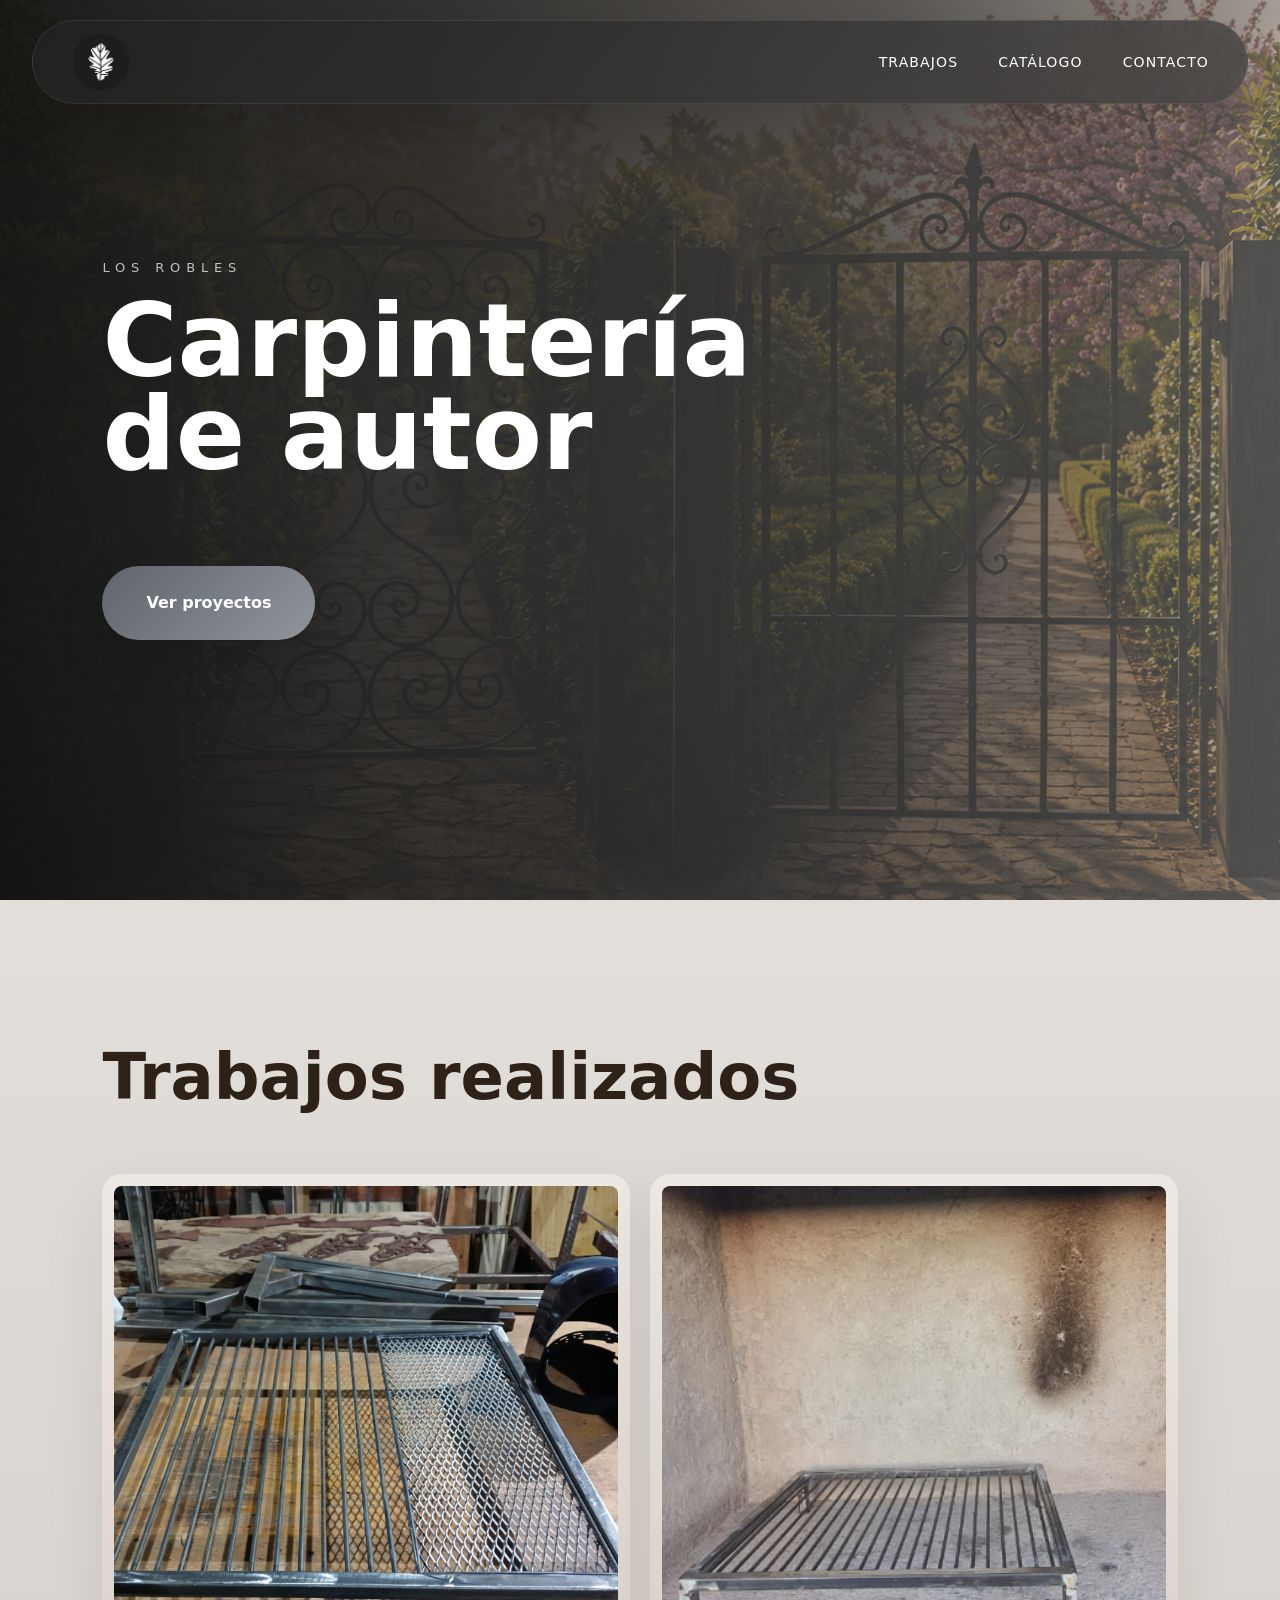
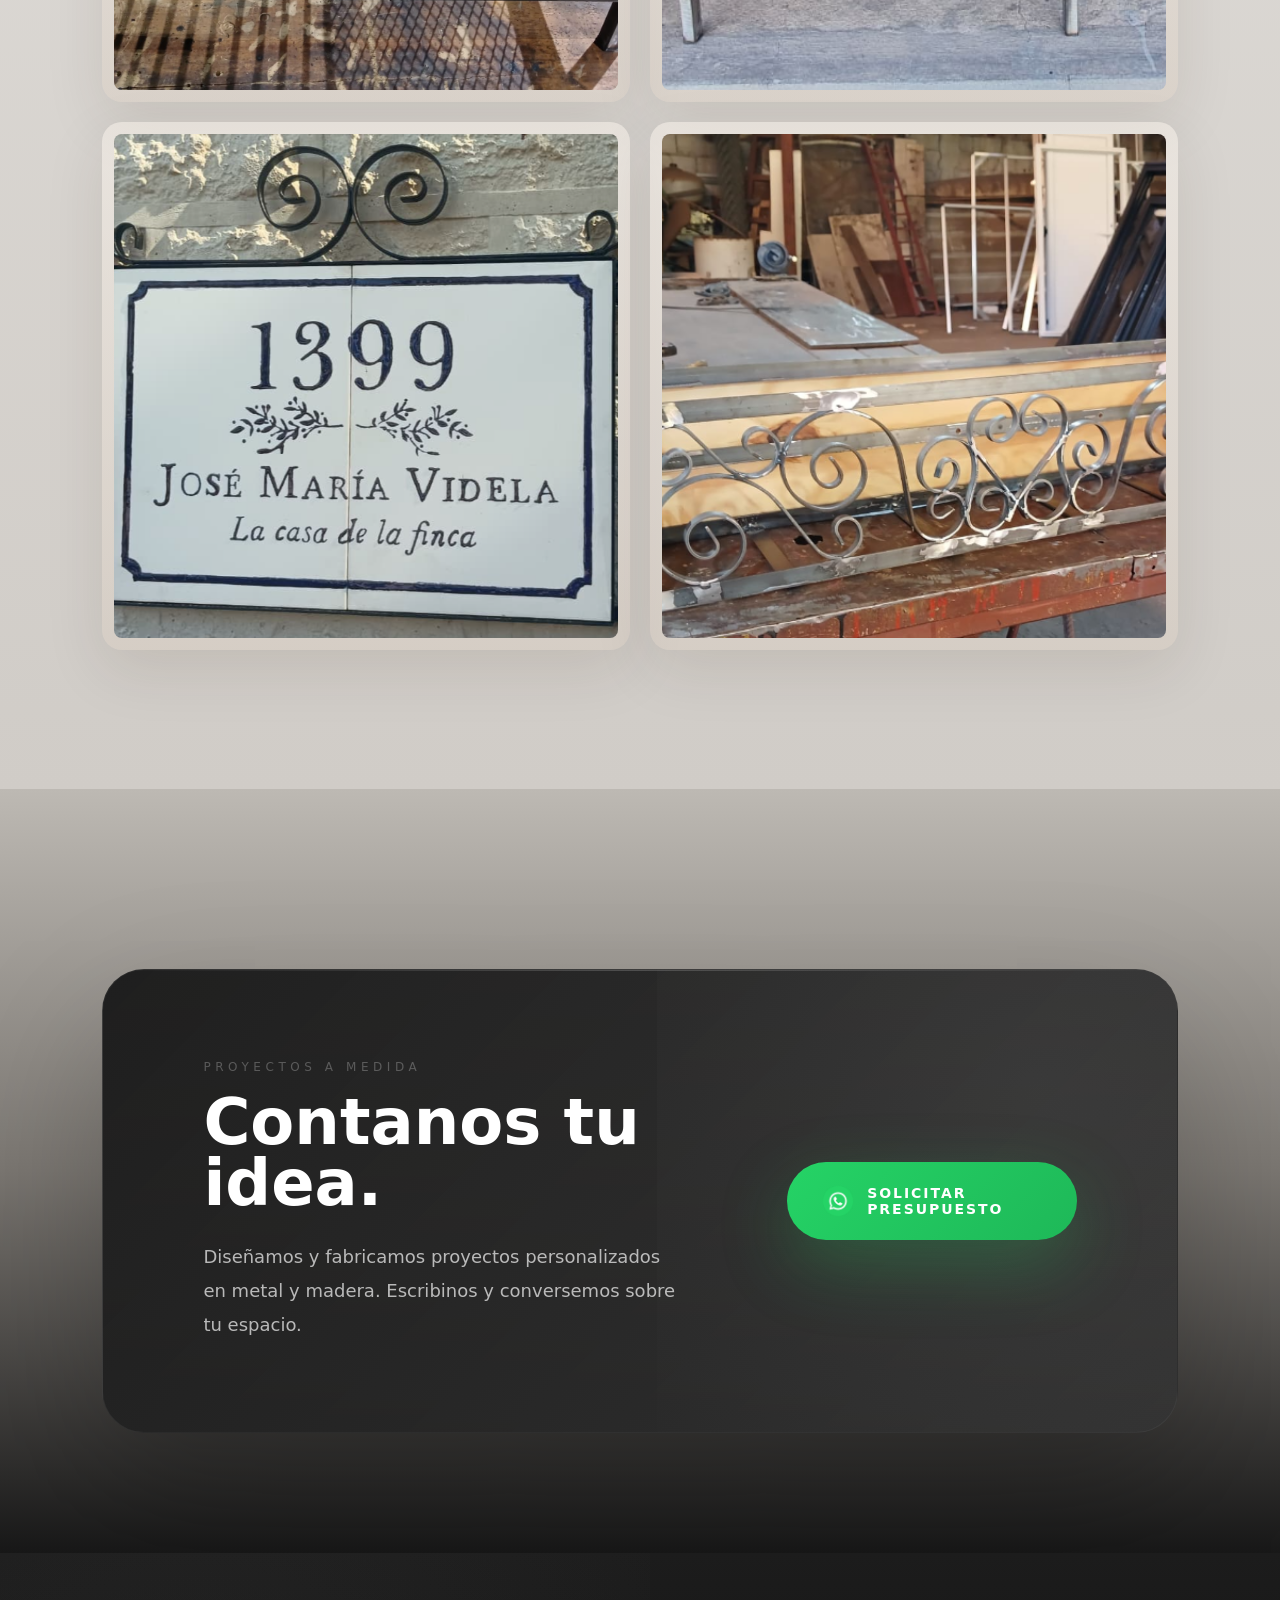
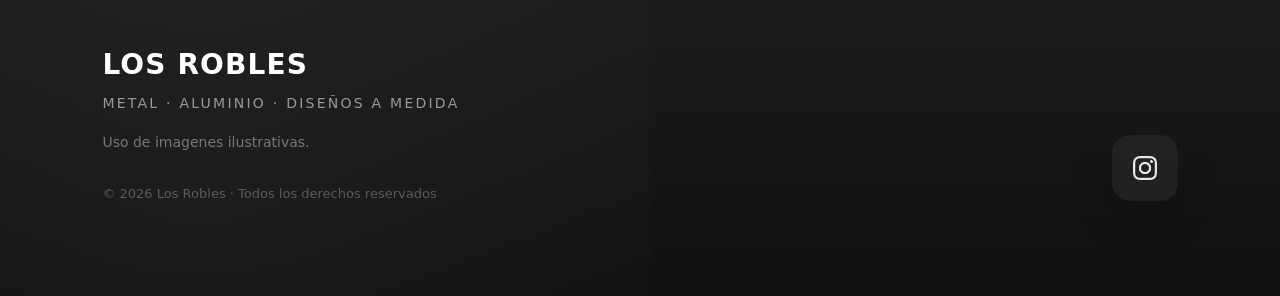
==== index.html @ 6a44040e "Add files via upload" ====
<!DOCTYPE html>

<html lang="es">

<head>

<meta charset="UTF-8">

<meta
name="viewport"
content="width=device-width,initial-scale=1">

<title>

Los Robles — Carpintería

</title>

<link
rel="stylesheet"
href="style.css">

</head>

<body>

<nav>

<a
href="index.html"

class="logo">

<img
src="img/logo.png">

</a>

<div class="menu">

<a href="#trabajos">

Trabajos

</a>

<a href="catalogo.html">

Catálogo

</a>

<a href="#contacto">

Contacto

</a>

</div>

</nav>

<header class="hero">

<div class="hero-content">

<p>

LOS ROBLES

</p>

<h1>

Carpintería de autor

</h1>

<a
href="#trabajos"

class="btn">

Ver proyectos

</a>

</div>

</header>

<section
id="trabajos">

<div class="titulo">

<h2>

Trabajos realizados

</h2>

</div>

<div class="galeria">

<img loading="lazy" src="img/catalago1.png">

<img loading="lazy" src="img/catalago2.png">

<img loading="lazy" src="img/catalago3.png">

<img loading="lazy" src="img/catalago4.png">



</div>

</section>

<section
id="contacto">

<div
class="contacto">

<div
class="contacto-texto">

<p>

PROYECTOS A MEDIDA

</p>

<h2>

Contanos tu idea.

</h2>

<span>

Diseñamos y fabricamos proyectos personalizados en metal y madera.
Escribinos y conversemos sobre tu espacio.

</span>

</div>

<a

href="https://wa.me/5492616948594"

target="_blank"

class="wsp"

>

<img
src="img/whatsapp.png"

alt="WhatsApp">

<span>

Solicitar presupuesto

</span>

</a>

</div>

</section>

<footer>

<div class="footer-left">

<div class="footer-logo">

LOS ROBLES

</div>

<div class="footer-copy">

Metal · Aluminio · Diseños a medida

</div>

<div class="footer-nota">

Uso de imagenes ilustrativas.

</div>

<div class="footer-copyright">

© 2026 Los Robles · Todos los derechos reservados

</div>

</div>

<a

href="https://www.instagram.com/los_robles_carpinteria/"

target="_blank"

class="footer-instagram"

>

<img

src="img/instagram.png"

alt="Instagram">

</a>

</footer>
</body>

</html>
---- style.css ----
/*======================

LOS ROBLES
METAL + ALUMINIO

=======================*/

:root{

--bg:#ECEAE7;
--bg2:#DAD7D2;
--bg3:#C3BEB8;

--metal:#202020;
--metal2:#343434;

--steel:#767B80;
--steel2:#A2A8AE;

--accent:#8C6A4D;
--accent2:#B18A68;

--text:#171717;

--soft:#666A6E;

--white:#F7F7F5;

}

/*===================

RESET

====================*/

*{

margin:0;

padding:0;

box-sizing:border-box;

}

html{

scroll-behavior:smooth;

}

body{

overflow-x:hidden;

font-family:

system-ui,
sans-serif;

background:

linear-gradient(

180deg,

#ECEAE7,

#D8D5D0

);

color:

var(--text);

}

/*===================

NAV

====================*/

nav{

position:fixed;

top:20px;

left:50%;

transform:

translateX(-50%);

width:

min(
1600px,
95%
);

height:84px;

padding:

0 38px;

display:flex;

align-items:center;

justify-content:

space-between;

background:

linear-gradient(

135deg,

rgba(
34,
34,
34,
.84
),

rgba(
64,
64,
64,
.74
)

);

backdrop-filter:

blur(20px);

border:

1px solid

rgba(
255,
255,
255,
.08
);

border-radius:

999px;

box-shadow:

0 20px 60px

rgba(
0,
0,
0,
.18
);

z-index:999;

}

.logo img{

height:60px;

display:block;

}

/*===================

MENU TEST

====================*/

.menu{

display:flex;

align-items:center;

gap:40px;

}

.menu a{

position:relative;

display:inline-block;

text-decoration:none;

color:white;

font-size:14px;

letter-spacing:.08em;

text-transform:uppercase;

padding:

10px
0;

transition:

.25s;

}

/* LINEA ROJA TEST */

.menu a::after{

content:"";

position:absolute;

left:50%;

bottom:-14px;

transform:

translateX(-50%);

width:0;

height:4px;

background:

red;

transition:

width .28s ease;

z-index:9999;

}

.menu a:hover{

color:white;

}

.menu a:hover::after{

width:100%;

}

/*===================

HERO

====================*/

.hero{

height:100vh;

display:flex;

align-items:center;

padding:

0 8%;

position:relative;

overflow:hidden;

}

.hero::before{

content:"";

position:absolute;

inset:0;

background:

linear-gradient(

90deg,

rgba(
14,
14,
14,
.96
) 0%,

rgba(
30,
30,
30,
.92
) 35%,

rgba(
60,
60,
60,
.82
) 70%,

rgba(
130,
130,
130,
.58
) 100%

),

url("img/hero.png");

background-size:cover;

background-position:center;

}

.hero::after{

content:"";

position:absolute;

left:-15%;

top:-15%;

width:1200px;

height:1200px;

background:

radial-gradient(

circle,

rgba(
180,
180,
180,
.10
),

transparent

);

}

.hero-content{

position:relative;

z-index:2;

max-width:760px;

}

.hero-content p{

font-size:13px;

letter-spacing:.45em;

color:

rgba(
255,
255,
255,
.72
);

margin-bottom:20px;

}

.hero h1{

font-size:

clamp(
4rem,
8vw,
7rem
);

line-height:.9;

font-weight:600;

color:white;

max-width:760px;

margin-bottom:44px;

}

.hero h1 span{

color:

var(--accent2);

}

.hero-sub{

font-size:20px;

line-height:1.8;

max-width:650px;

color:

rgba(
255,
255,
255,
.74
);

}

/*===================

BOTONES

====================*/

.btn{

display:inline-flex;

align-items:center;

justify-content:center;

margin-top:42px;

height:74px;

padding:

0 42px;

border-radius:999px;

background:

linear-gradient(

135deg,

#666,

#8E9398

);

color:white;

text-decoration:none;

font-weight:600;

transition:.25s;

box-shadow:

0 20px 60px

rgba(
0,
0,
0,
.16
);

}

.btn:hover{

transform:

translateY(-3px);

}

/*===================

SECCIONES

====================*/

section{

padding:

140px 8%;

}

#trabajos{

background:

linear-gradient(

180deg,

#E2DFDB,

#D0CCC7

);

}

.catalogo{

background:

linear-gradient(

180deg,

#D7D4CF,

#C5C1BC

);

}

h1,
h2{

font-weight:600;

}

h2{

font-size:

clamp(
2.6rem,
5vw,
4rem
);

margin-bottom:60px;

color:#202020;

}

/*===================

GALERIA

====================*/

.galeria,
.catalogo-grid{

display:grid;

grid-template-columns:

repeat(
auto-fill,
minmax(
420px,
1fr
));

gap:20px;

}

.galeria img,
/*===================

CATALOGO — MOSTRAR IMAGEN ENTERA

====================*/

.catalogo-grid img{

width:100%;

display:block;

/* más alto */

aspect-ratio:

4/5;

/* NO RECORTA */

object-fit:

contain;

object-position:

center;

background:

linear-gradient(

180deg,

rgba(255,248,240,.45),

rgba(220,205,190,.35)

);

padding:12px;

border-radius:22px;

content-visibility:auto;

contain-intrinsic-size:

800px 1000px;

}

/*===================

ANIMACIONES

====================*/

@keyframes aparecer{

from{

opacity:0;

transform:

translateY(20px);

}

to{

opacity:1;

transform:

translateY(0);

}

}

.hero-content{

animation:

aparecer

1s ease;

}


#contacto{

background:

linear-gradient(

180deg,

#B88F66,

#9F7856

);

}

h1,
h2{

font-weight:600;

}

h2{

font-size:

clamp(
2.4rem,
5vw,
4rem
);

margin-bottom:60px;

color:#2D2118;

}

/*===================

IMAGENES

====================*/

.galeria,
.catalogo-grid{

display:grid;

grid-template-columns:

repeat(
auto-fill,
minmax(
420px,
1fr
));

gap:20px;

}

.galeria img,
.catalogo-grid img{

width:100%;

display:block;

aspect-ratio:1;

object-fit:cover;

border-radius:20px;

box-shadow:

0 20px 60px

rgba(
50,
25,
10,
.10
);

content-visibility:auto;

contain-intrinsic-size:800px 800px;

}

/*===================

CONTACTO

====================*/

.contacto{

max-width:1100px;

margin:auto;

padding:60px;

background:

linear-gradient(

135deg,

var(--metal),

var(--metal2)

);

border-radius:30px;

display:flex;

justify-content:space-between;

align-items:center;

color:white;

}

.contacto p{

font-size:13px;

letter-spacing:.2em;

opacity:.6;

margin-bottom:12px;

}

.contacto h2{

color:white;

margin:0;

font-size:

clamp(
2rem,
4vw,
3rem
);

}

.wsp{

height:64px;

padding:0 36px;

display:flex;

align-items:center;

justify-content:center;

background:

linear-gradient(

135deg,

#25D366,

#17934A

);

color:white;

text-decoration:none;

border-radius:999px;

}

/*===================

FOOTER

====================*/

footer{

background:

linear-gradient(

180deg,

#241B15,

#17110D

);

padding:90px 8%;

display:flex;

justify-content:space-between;

align-items:center;

color:

rgba(
255,
255,
255,
.65
);

}

footer div:first-child{

font-size:28px;

color:white;

}

/*===================

RESPONSIVE

====================*/

@media(max-width:900px){

.menu{

display:none;

}

.hero h1{

font-size:4rem;

}

.contacto{

padding:40px;

flex-direction:column;

align-items:flex-start;

gap:25px;

}

.galeria,
.catalogo-grid{

grid-template-columns:1fr;

}

footer{

flex-direction:column;

gap:20px;

}

}

/*===================

CATALOGO INFO

====================*/

.catalogo .titulo{

text-align:center;

margin-bottom:70px;

}

.catalogo .titulo p{

font-size:13px;

letter-spacing:.35em;

color:var(--wood);

margin-bottom:18px;

}

.catalogo .titulo h1{

font-size:

clamp(
4rem,
7vw,
6rem
);

line-height:.9;

color:#2A1D14;

}

.catalogo-info{

max-width:900px;

margin:

0 auto 90px;

padding:

70px
60px;

background:

linear-gradient(

135deg,

rgba(
255,
245,
235,
.35
),

rgba(
255,
255,
255,
.18
)

);

backdrop-filter:

blur(18px);

border-radius:32px;

text-align:center;

border:

1px solid

rgba(
120,
90,
60,
.10
);

}

.catalogo-info p{

font-size:12px;

letter-spacing:.35em;

color:var(--wood);

margin-bottom:18px;

}

.catalogo-info h2{

font-size:

clamp(
2rem,
4vw,
3.2rem
);

line-height:1.1;

margin-bottom:28px;

color:#2A1D14;

}

.catalogo-info span{

display:block;

max-width:720px;

margin:auto;

font-size:18px;

line-height:1.9;

color:var(--soft);

}

/* móvil */

@media(max-width:900px){

.catalogo-info{

padding:40px 28px;

}

.catalogo-info span{

font-size:16px;

}

}



/*===================

FOOTER ELEGANTE

====================*/

footer{

background:

linear-gradient(

180deg,

#241B15,

#15100D

);

padding:

80px
8%;

display:flex;

justify-content:

space-between;

align-items:center;

}

.footer-logo{

font-size:32px;

font-weight:600;

letter-spacing:.04em;

color:white;

}

/* INSTAGRAM */

/* INSTAGRAM MAS ELEGANTE */

.footer-instagram{

width:54px;

height:54px;

display:flex;

align-items:center;

justify-content:center;

background:

rgba(
255,
255,
255,
.04
);

border-radius:16px;

transition:.25s;

box-shadow:

0 14px 34px

rgba(
0,
0,
0,
.18
);

}

.footer-instagram img{

width:18px;

height:18px;

object-fit:contain;

filter:

brightness(0)

invert(1);

opacity:.82;

}

.footer-instagram:hover{

transform:

translateY(-2px);

background:

rgba(
255,
255,
255,
.07
);

}

.footer-instagram img{

width:100%;

height:100%;

object-fit:cover;

display:block;

}



/* RESPONSIVE */

@media(max-width:900px){

footer{

flex-direction:column;

gap:26px;

}

.footer-logo{

font-size:26px;

}

.footer-instagram{

width:74px;

height:74px;

}

}



/*======================

ANIMACIONES PREMIUM

=======================*/

/* HERO aparece */

.hero-content{

animation:

heroFade

1.2s

cubic-bezier(
.2,
.8,
.2,
1
);

}

@keyframes heroFade{

from{

opacity:0;

transform:

translateY(50px);

}

to{

opacity:1;

transform:

translateY(0);

}

}

/* Logo */

.logo{

animation:

logoAppear

1s

ease;

}

@keyframes logoAppear{

from{

opacity:0;

transform:

translateX(-20px);

}

to{

opacity:1;

transform:none;

}

}

/* Navbar flotante */

nav{

animation:

navDrop

.9s

ease;

}

@keyframes navDrop{

from{

opacity:0;

transform:

translate(
-50%,
-40px
);

}

to{

opacity:1;

transform:

translateX(-50%);

}

}

/* Links navbar */

.menu a{

position:relative;

transition:

.25s;

}

.menu a:hover{

color:

var(--wood);

}

.menu a::after{

content:"";

position:absolute;

left:50%;

bottom:-8px;

width:0;

height:2px;

background:

linear-gradient(

90deg,

var(--wood),

#d7a16d

);

transform:

translateX(-50%);

transition:

.35s;

}

.menu a:hover::after{

width:100%;

}

/* Botón hero */

.btn{

transition:

.3s;

box-shadow:

0 10px 30px

rgba(
140,
90,
50,
.20
);

}

/* BOTON HERO */

.btn{

display:inline-flex;

align-items:center;

justify-content:center;

height:74px;

padding:

0 44px;

border-radius:999px;

background:

linear-gradient(

135deg,

#5F656B,

#8F959B

);

color:white;

text-decoration:none;

font-weight:600;

transition:

transform .25s,
background .25s,
box-shadow .25s;

box-shadow:

0 20px 50px

rgba(
0,
0,
0,
.16
);

}

.btn:hover{

transform:

translateY(-3px);

background:

linear-gradient(

135deg,

#72787E,

#A7ADB2

);

box-shadow:

0 28px 70px

rgba(
110,
115,
120,
.20
);

}

/*===================

CONTACTO PREMIUM
METAL + ALUMINIO

====================*/

#contacto{

padding:

180px
8%
120px;

background:

linear-gradient(

180deg,

#BDB9B3,

#7A7671,

#181818

);

}

/* BLOQUE */

.contacto{

max-width:1400px;

margin:auto;

padding:

90px
100px;

display:flex;

justify-content:

space-between;

align-items:center;

gap:100px;

position:relative;

overflow:hidden;

background:

linear-gradient(

135deg,

rgba(
28,
28,
28,
.98
),

rgba(
48,
48,
48,
.92
)

);

border:

1px solid

rgba(
255,
255,
255,
.06
);

border-radius:42px;

box-shadow:

0 60px 150px

rgba(
0,
0,
0,
.22
);

}

/* BRILLO METAL */

.contacto::before{

content:"";

position:absolute;

right:-240px;

top:-260px;

width:760px;

height:760px;

background:

radial-gradient(

circle,

rgba(
180,
180,
180,
.08
),

transparent

);

}

/* LINEA METALICA */

.contacto::after{

content:"";

position:absolute;

left:0;

top:0;

width:100%;

height:1px;

background:

linear-gradient(

90deg,

transparent,

rgba(
255,
255,
255,
.18
),

transparent

);

}

/* TEXTO */

.contacto-texto{

position:relative;

z-index:2;

max-width:700px;

}

.contacto-texto p{

font-size:12px;

letter-spacing:.38em;

text-transform:uppercase;

color:

rgba(
255,
255,
255,
.42
);

margin-bottom:18px;

}

.contacto-texto h2{

font-size:

clamp(
2.8rem,
5vw,
4.5rem
);

line-height:.95;

margin-bottom:26px;

color:white;

max-width:700px;

}

.contacto-texto span{

display:block;

max-width:620px;

font-size:18px;

line-height:1.9;

color:

rgba(
255,
255,
255,
.68
);

}

/* BOTON */

.wsp{

position:relative;

z-index:2;

height:78px;

padding:

0
38px;

display:flex;

align-items:center;

justify-content:center;

gap:14px;

background:

linear-gradient(

135deg,

#25D366,

#1DB458

);

border-radius:999px;

text-decoration:none;

box-shadow:

0 25px 70px

rgba(
37,
211,
102,
.22
);

transition:

transform .25s,
box-shadow .25s;

}

.wsp:hover{

transform:

translateY(-4px);

box-shadow:

0 35px 90px

rgba(
37,
211,
102,
.30
);

}

.wsp img{

width:28px;

height:28px;

object-fit:contain;

display:block;

}

.wsp span{

font-size:14px;

font-weight:600;

letter-spacing:.12em;

text-transform:uppercase;

color:white;

}

/* RESPONSIVE */

@media(max-width:900px){

#contacto{

padding:

120px
8%
90px;

}

.contacto{

padding:

52px
34px;

flex-direction:column;

align-items:flex-start;

gap:38px;

}

.contacto-texto h2{

font-size:3rem;

}

.contacto-texto span{

font-size:16px;

line-height:1.8;

}

.wsp{

width:100%;

height:74px;

justify-content:center;

}

}

/*===================

BOTON WHATSAPP

====================*/

.wsp{

position:relative;

z-index:2;

height:78px;

padding:

0
36px;

display:flex;

align-items:center;

justify-content:center;

gap:14px;

background:

linear-gradient(

135deg,

#25D366,

#1EB858

);

border-radius:999px;

text-decoration:none;

box-shadow:

0 25px 70px

rgba(
37,
211,
102,
.26
);

transition:

transform .25s,
box-shadow .25s;

}

.wsp:hover{

transform:

translateY(-4px);

box-shadow:

0 35px 90px

rgba(
37,
211,
102,
.34
);

}

.wsp img{

width:30px;

height:30px;

object-fit:contain;

display:block;

}

.wsp span{

color:white;

font-size:14px;

font-weight:600;

letter-spacing:.14em;

text-transform:uppercase;

}

/*===================

RESPONSIVE

====================*/

@media(max-width:900px){

#contacto{

padding:

120px
8%
90px;

}

.contacto{

padding:

50px
36px;

flex-direction:column;

align-items:flex-start;

gap:36px;

}

.contacto-texto h2{

font-size:3rem;

}

.contacto-texto span{

font-size:16px;

}

.wsp{

width:100%;

justify-content:center;

}

}

/* Títulos */

h1,
h2{

animation:

titleReveal

1s;

}

@keyframes titleReveal{

from{

opacity:0;

transform:

translateY(30px);

}

to{

opacity:1;

transform:none;

}

}

/* Scroll elegante */

html{

scroll-behavior:smooth;

}

/* Hero respira */

.hero::after{

animation:

warmLight

8s

ease-in-out

infinite;

}

@keyframes warmLight{

0%{

transform:

translateX(0);

opacity:.18;

}

50%{

transform:

translateX(40px);

opacity:.26;

}

100%{

transform:

translateX(0);

opacity:.18;

}

}

/*===================

FOOTER PREMIUM

====================*/

footer{

position:relative;

overflow:hidden;

padding:

95px
8%;

display:flex;

justify-content:

space-between;

align-items:flex-end;

gap:50px;

background:

linear-gradient(

180deg,

#1C1C1C,

#111

);

}

/* brillo metal */

footer::after{

content:"";

position:absolute;

left:-250px;

bottom:-350px;

width:900px;

height:900px;

background:

radial-gradient(

circle,

rgba(
180,
180,
180,
.05
),

transparent

);

}

.footer-left{

position:relative;

z-index:2;

}

.footer-logo{

font-size:34px;

font-weight:600;

color:white;

margin-bottom:14px;

}

.footer-copy{

font-size:14px;

letter-spacing:.16em;

text-transform:uppercase;

color:

rgba(
255,
255,
255,
.55
);

margin-bottom:18px;

}

.footer-nota{

max-width:560px;

font-size:14px;

line-height:1.9;

color:

rgba(
255,
255,
255,
.40
);

margin-bottom:30px;

}

.footer-copyright{

font-size:13px;

color:

rgba(
255,
255,
255,
.28
);

}

/* INSTAGRAM */

.footer-instagram{

position:relative;

z-index:2;

width:66px;

height:66px;

display:flex;

align-items:center;

justify-content:center;

background:

rgba(
255,
255,
255,
.05
);

border-radius:18px;

transition:.25s;

box-shadow:

0 16px 40px

rgba(
0,
0,
0,
.18
);

}

.footer-instagram:hover{

transform:

translateY(-3px);

background:

rgba(
255,
255,
255,
.08
);

}

.footer-instagram img{

width:24px;

height:24px;

object-fit:contain;

filter:

brightness(0)

invert(1);

opacity:.9;

}

/* MOVIL */

@media(max-width:900px){

footer{

flex-direction:column;

align-items:flex-start;

gap:36px;

}

.footer-logo{

font-size:28px;

}

.footer-instagram{

width:60px;

height:60px;

}

}


/*===================

NAV MOBILE

====================*/

@media(max-width:900px){

nav{

height:72px;

padding:

0 20px;

top:14px;

}

.logo img{

height:46px;

}

.menu{

display:flex;

gap:18px;

flex-wrap:nowrap;

}

.menu a{

font-size:11px;

letter-spacing:.05em;

}

}

/*===================

HERO CELULAR
FOCO A LA DERECHA

====================*/

@media(max-width:900px){

.hero::before{

background-position:

75% center;

background-size:

cover;

}

}


/*===================

ARREGLO CATALOGO MOVIL

====================*/

/* nunca permitir scroll lateral */

html,
body{

max-width:100%;

overflow-x:hidden;

}

/* sección */

.catalogo{

overflow:hidden;

}

/* grilla */

.catalogo-grid{

display:grid;

grid-template-columns:

repeat(
auto-fit,
minmax(
160px,
1fr
));

gap:14px;

width:100%;

}

/* imágenes */

.catalogo-grid img{

width:100%;

height:auto;

display:block;

object-fit:contain;

aspect-ratio:auto;

max-width:100%;

padding:0;

border-radius:18px;

}

/* CELULAR */

@media(max-width:900px){

.catalogo{

padding:

130px
5%
90px;

}

.catalogo-grid{

grid-template-columns:

1fr
1fr;

gap:10px;

}

.catalogo-grid img{

border-radius:14px;

}

}

/* CELULAR MUY CHICO */

@media(max-width:500px){

.catalogo-grid{

grid-template-columns:

1fr;

}

}

/*===================

CATALOGO FINAL

====================*/

.catalogo-grid{

display:grid;

grid-template-columns:

repeat(
auto-fill,
minmax(
320px,
1fr
));

gap:20px;

align-items:start;

}

/* TARJETA */

.catalogo-grid img{

width:100%;

display:block;

aspect-ratio:

4/5;

object-fit:

cover;

object-position:

center;

border-radius:20px;

background:

#D9CCBF;

box-shadow:

0 16px 45px

rgba(
0,
0,
0,
.08
);

/* rendimiento */

content-visibility:auto;

contain-intrinsic-size:

800px 1000px;

}

/* TABLET */

@media(max-width:900px){

.catalogo-grid{

grid-template-columns:

repeat(
2,
1fr
);

gap:12px;

}

.catalogo-grid img{

aspect-ratio:

1/1;

border-radius:16px;

}

}

/* CELULAR */

@media(max-width:600px){

.catalogo{

padding:

120px
6%
90px;

}

.catalogo-grid{

grid-template-columns:

repeat(
2,
1fr
);

gap:10px;

}

.catalogo-grid img{

aspect-ratio:

1/1;

border-radius:14px;

}

}
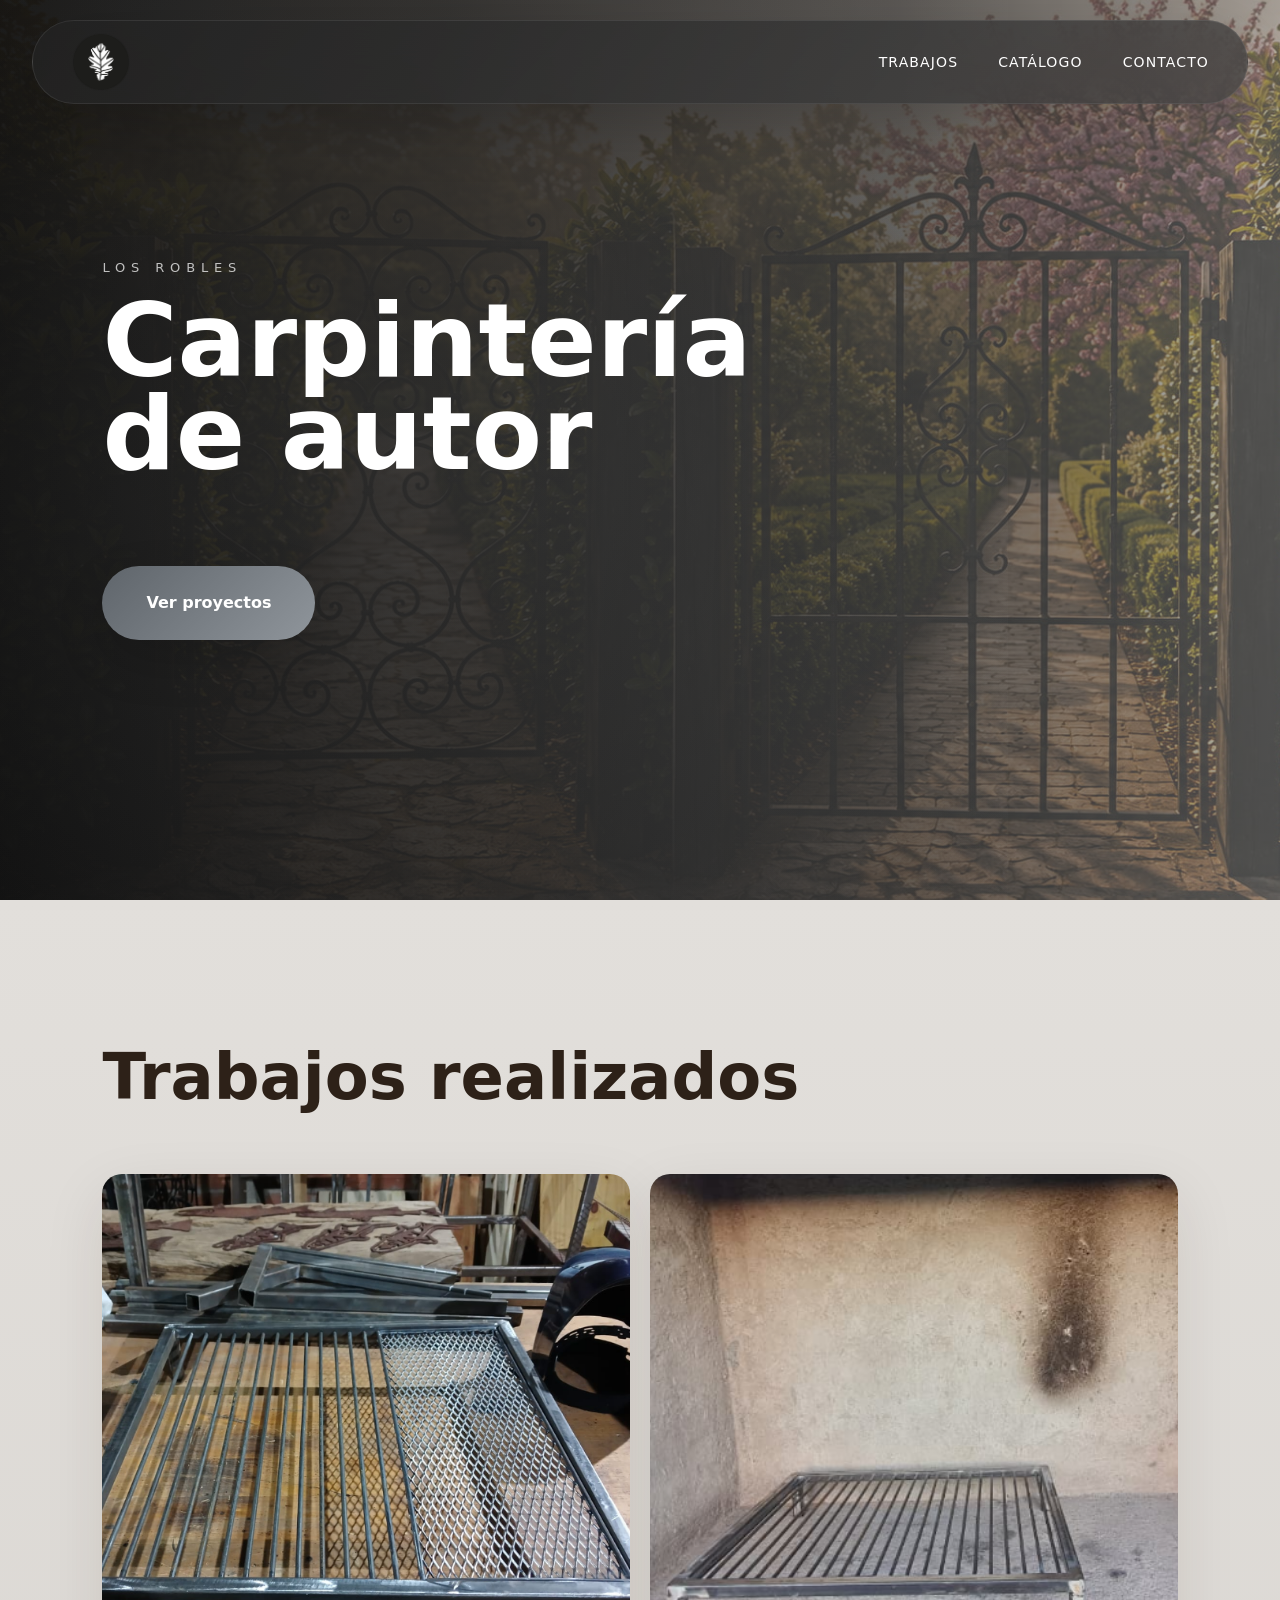
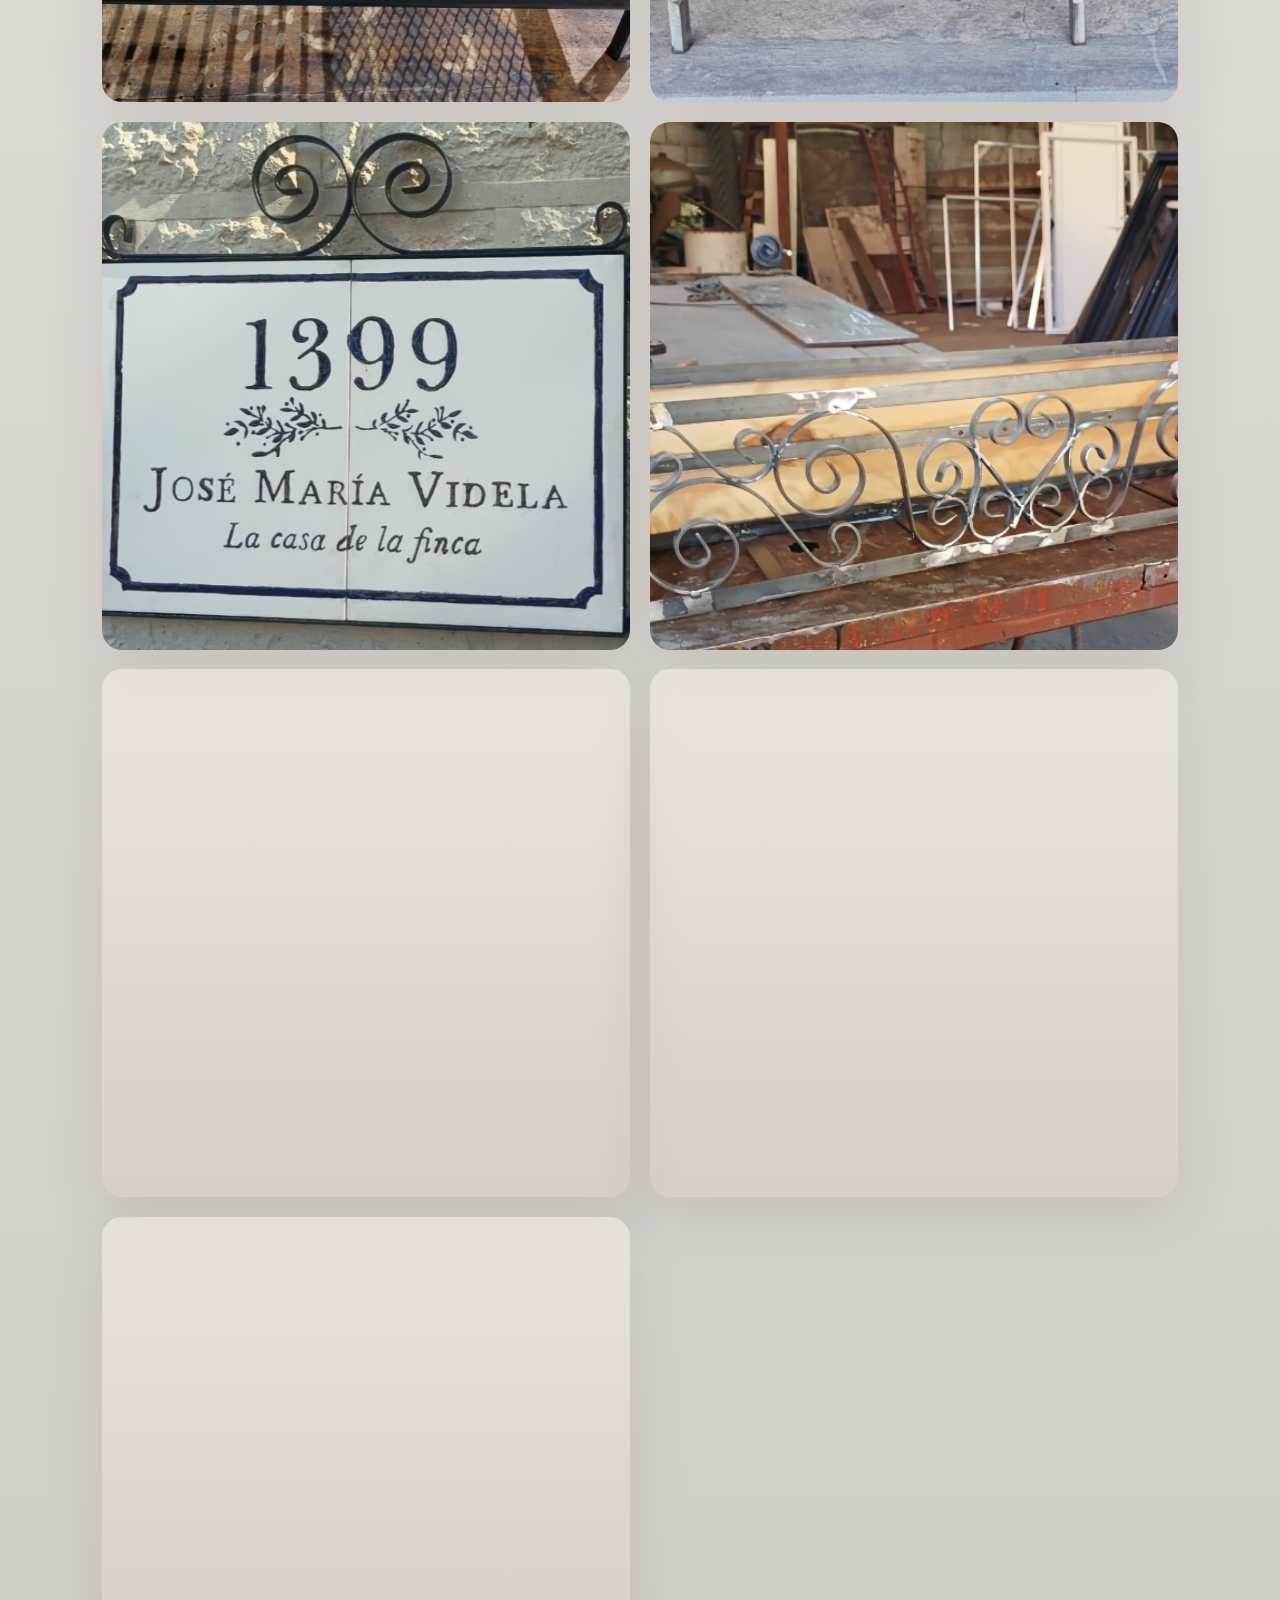
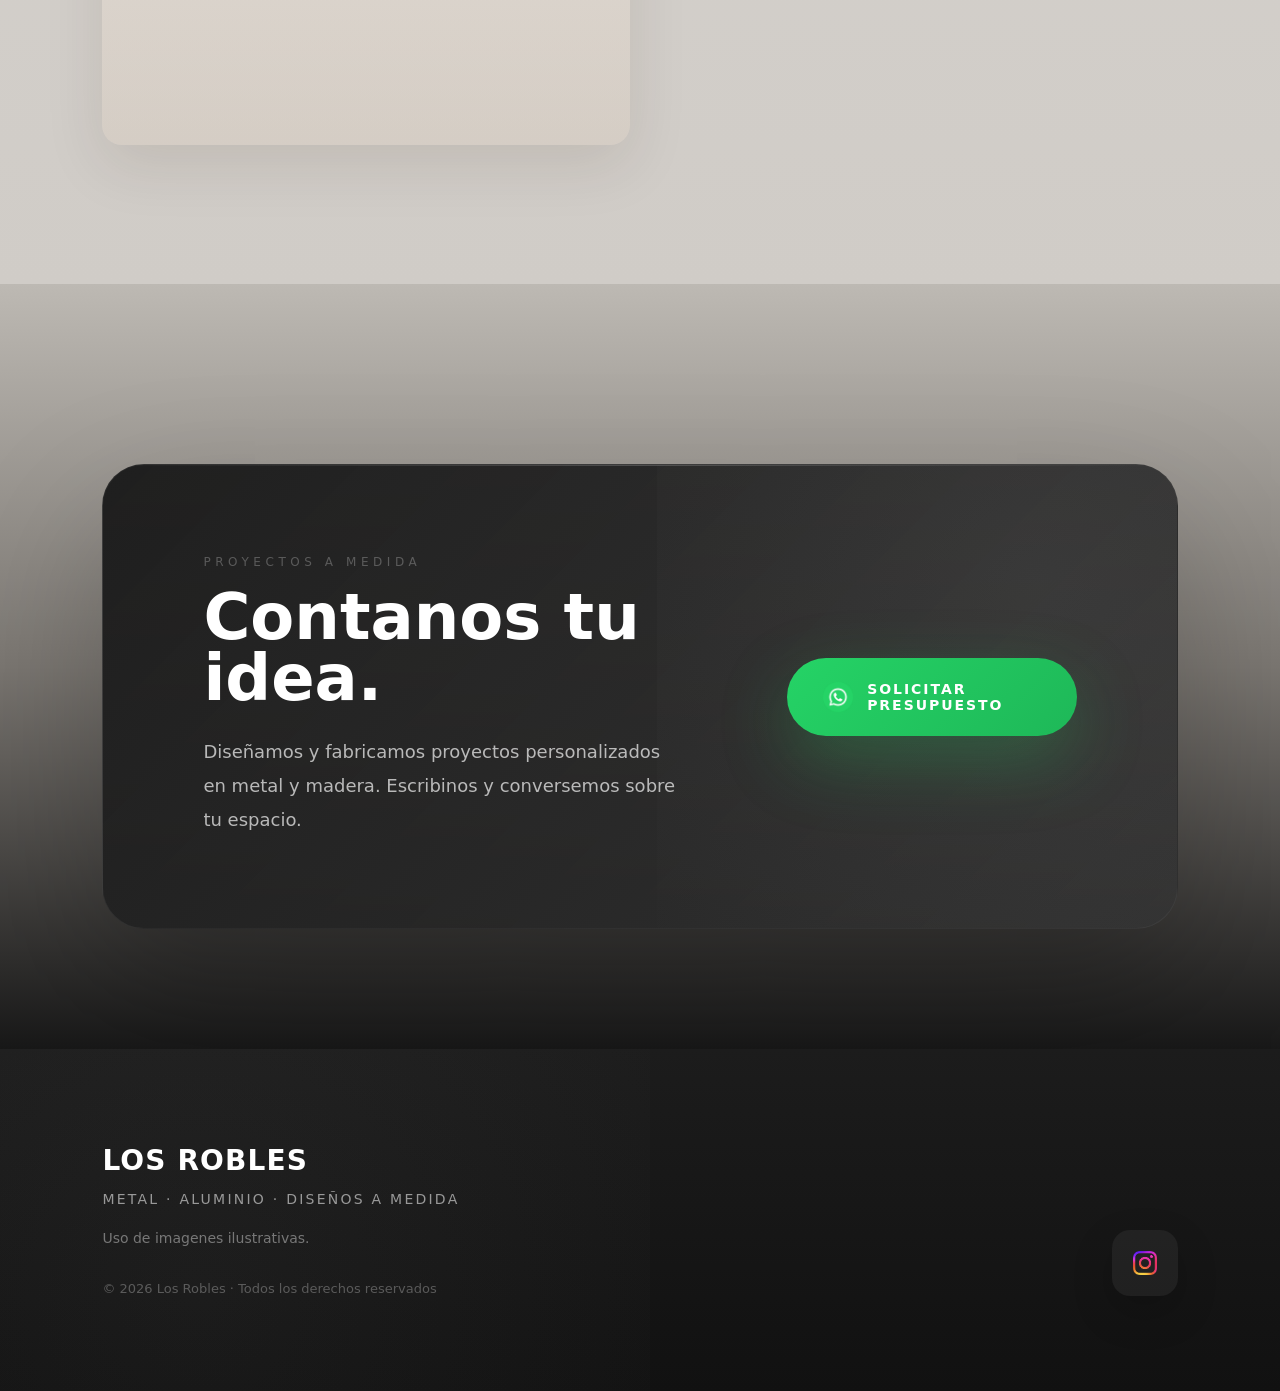
==== commit 1e1b3568: "Update index.html" ====
--- a/index.html
+++ b/index.html
@@ -16,10 +16,68 @@
 
 </title>
 
+</title>
+
+<meta
+name="description"
+content="Los Robles realiza proyectos personalizados en metal, aluminio y madera. Diseños a medida, trabajos artesanales en Mendoza.">
+
+<meta
+name="keywords"
+content="carpintería metálica, aluminio, muebles a medida, diseño industrial, carpintería Mendoza, metal y madera, herrería artística">
+
+<meta
+name="author"
+content="Los Robles">
+
+<meta
+name="theme-color"
+content="#241B15">
+
+<meta
+property="og:title"
+content="Los Robles — Metal + Madera">
+
+<meta
+property="og:description"
+content="Diseños personalizados en aluminio, metal y madera.">
+
+<meta
+property="og:type"
+content="website">
+
+<meta
+property="og:image"
+content="img/hero.png">
+
+<meta
+property="og:locale"
+content="es_AR">
+
+<meta
+name="twitter:card"
+content="summary_large_image">
+
+<link
+rel="icon"
+href="img/logo.png">
+
+<link
+rel="preload"
+href="img/hero.png"
+as="image">
+
+<link
+rel="preload"
+href="img/logo.png"
+as="image">
+
 <link
 rel="stylesheet"
 href="style.css">
 
+
+
 </head>
 
 <body>
@@ -112,7 +170,11 @@
 
 <img loading="lazy" src="img/catalago4.png">
 
-
+<img loading="lazy" src="img/catalago5.png">
+
+<img loading="lazy" src="img/catalago6.png">
+
+<img loading="lazy" src="img/catalago7.png">
 
 </div>
 
@@ -226,4 +288,4 @@
 </footer>
 </body>
 
-</html>+</html>
--- a/style.css
+++ b/style.css
@@ -625,17 +625,13 @@
 
 display:block;
 
-/* más alto */
-
 aspect-ratio:
 
 4/5;
 
-/* NO RECORTA */
-
 object-fit:
 
-contain;
+cover;
 
 object-position:
 
@@ -653,15 +649,7 @@
 
 );
 
-padding:12px;
-
 border-radius:22px;
-
-content-visibility:auto;
-
-contain-intrinsic-size:
-
-800px 1000px;
 
 }
 
@@ -1254,13 +1242,11 @@
 
 object-fit:contain;
 
-filter:
-
-brightness(0)
-
-invert(1);
-
-opacity:.82;
+display:block;
+
+filter:none;
+
+opacity:1;
 
 }
 
@@ -2505,13 +2491,11 @@
 
 object-fit:contain;
 
-filter:
-
-brightness(0)
-
-invert(1);
-
-opacity:.9;
+display:block;
+
+filter:none;
+
+opacity:1;
 
 }
 
@@ -2869,4 +2853,66 @@
 
 }
 
-}+}
+
+@media(max-width:700px){
+
+.catalogo-grid{
+
+grid-template-columns:
+
+1fr 1fr;
+
+gap:10px;
+
+}
+
+.catalogo-grid img{
+
+aspect-ratio:
+
+1/1;
+
+border-radius:16px;
+
+}
+
+}
+
+/*===================
+
+COMPATIBILIDAD NAVEGADOR CELULAR
+
+====================*/
+
+@media(max-width:700px){
+
+.catalogo-grid{
+
+grid-template-columns:
+
+1fr 1fr;
+
+gap:10px;
+
+}
+
+/* tarjeta fija */
+
+.catalogo-grid img{
+
+width:100%;
+
+height:180px;
+
+display:block;
+
+object-fit:cover;
+
+border-radius:16px;
+
+padding:0;
+
+}
+
+}
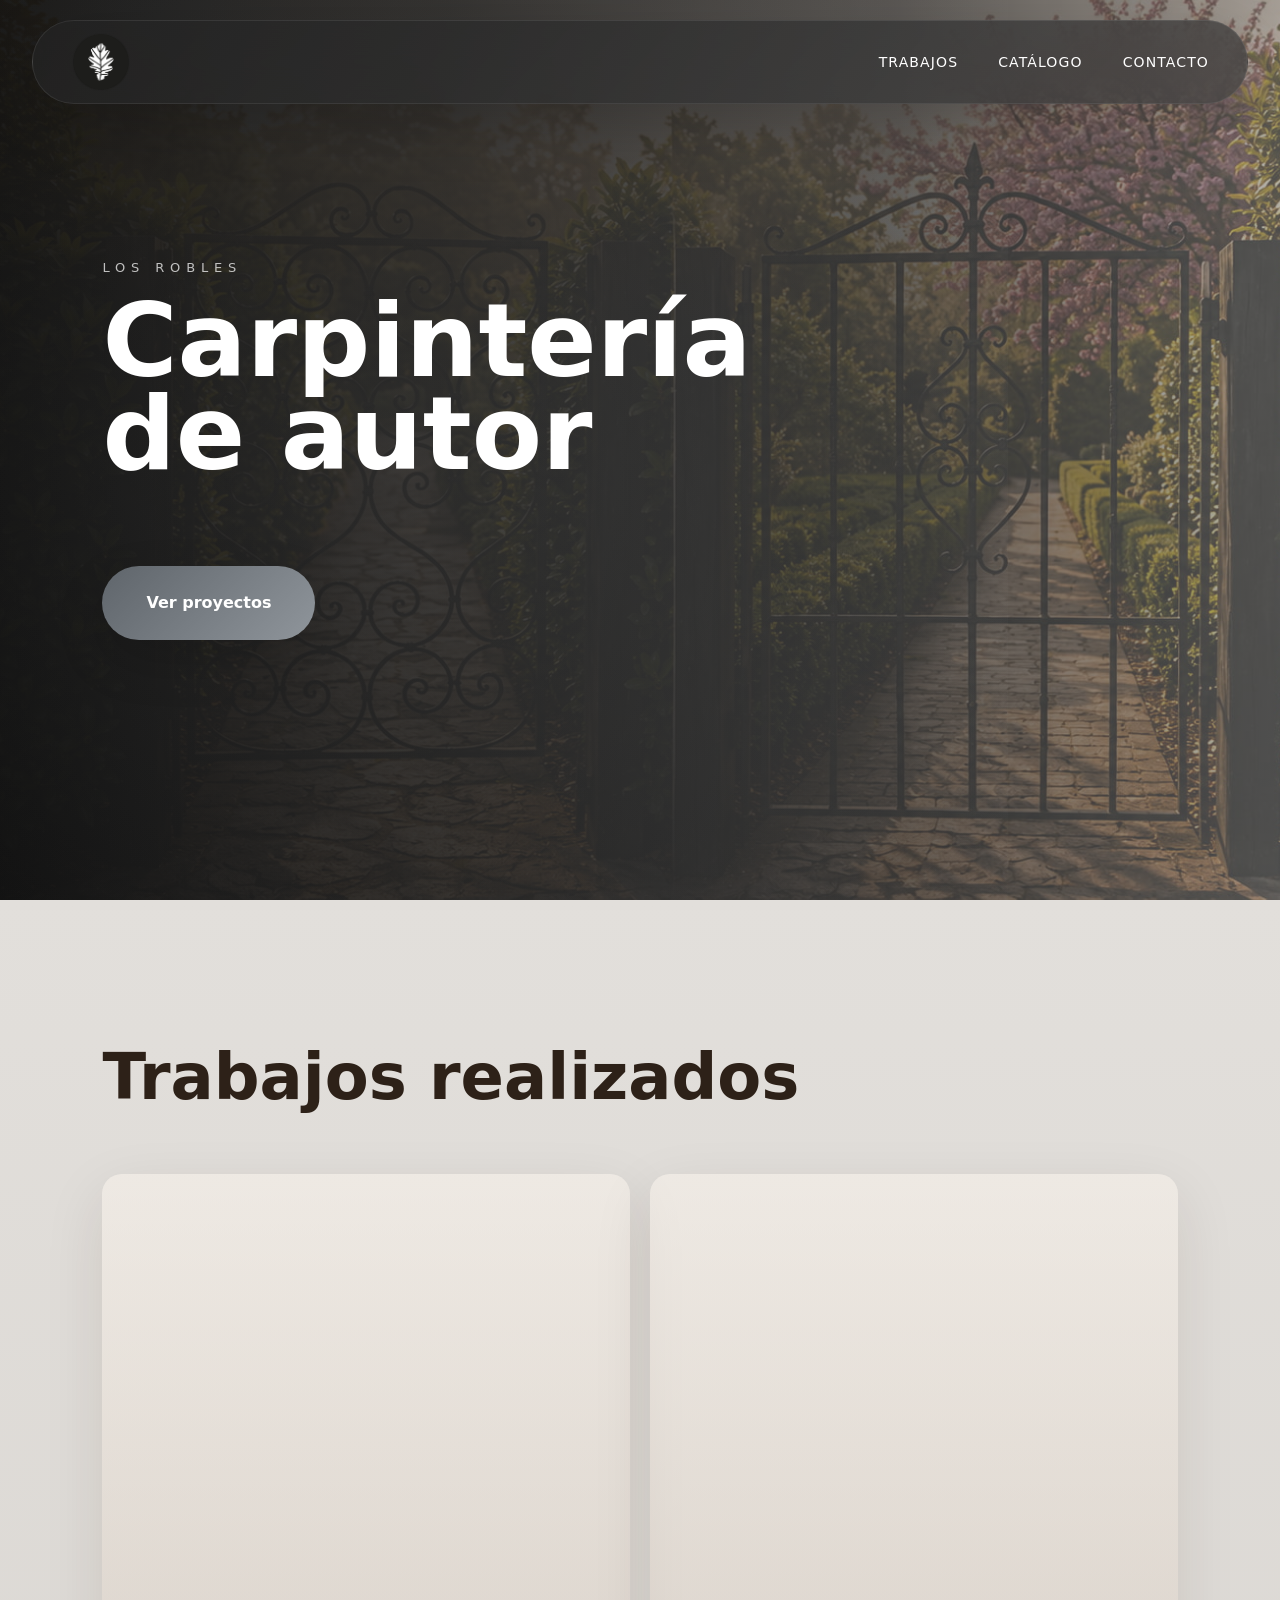
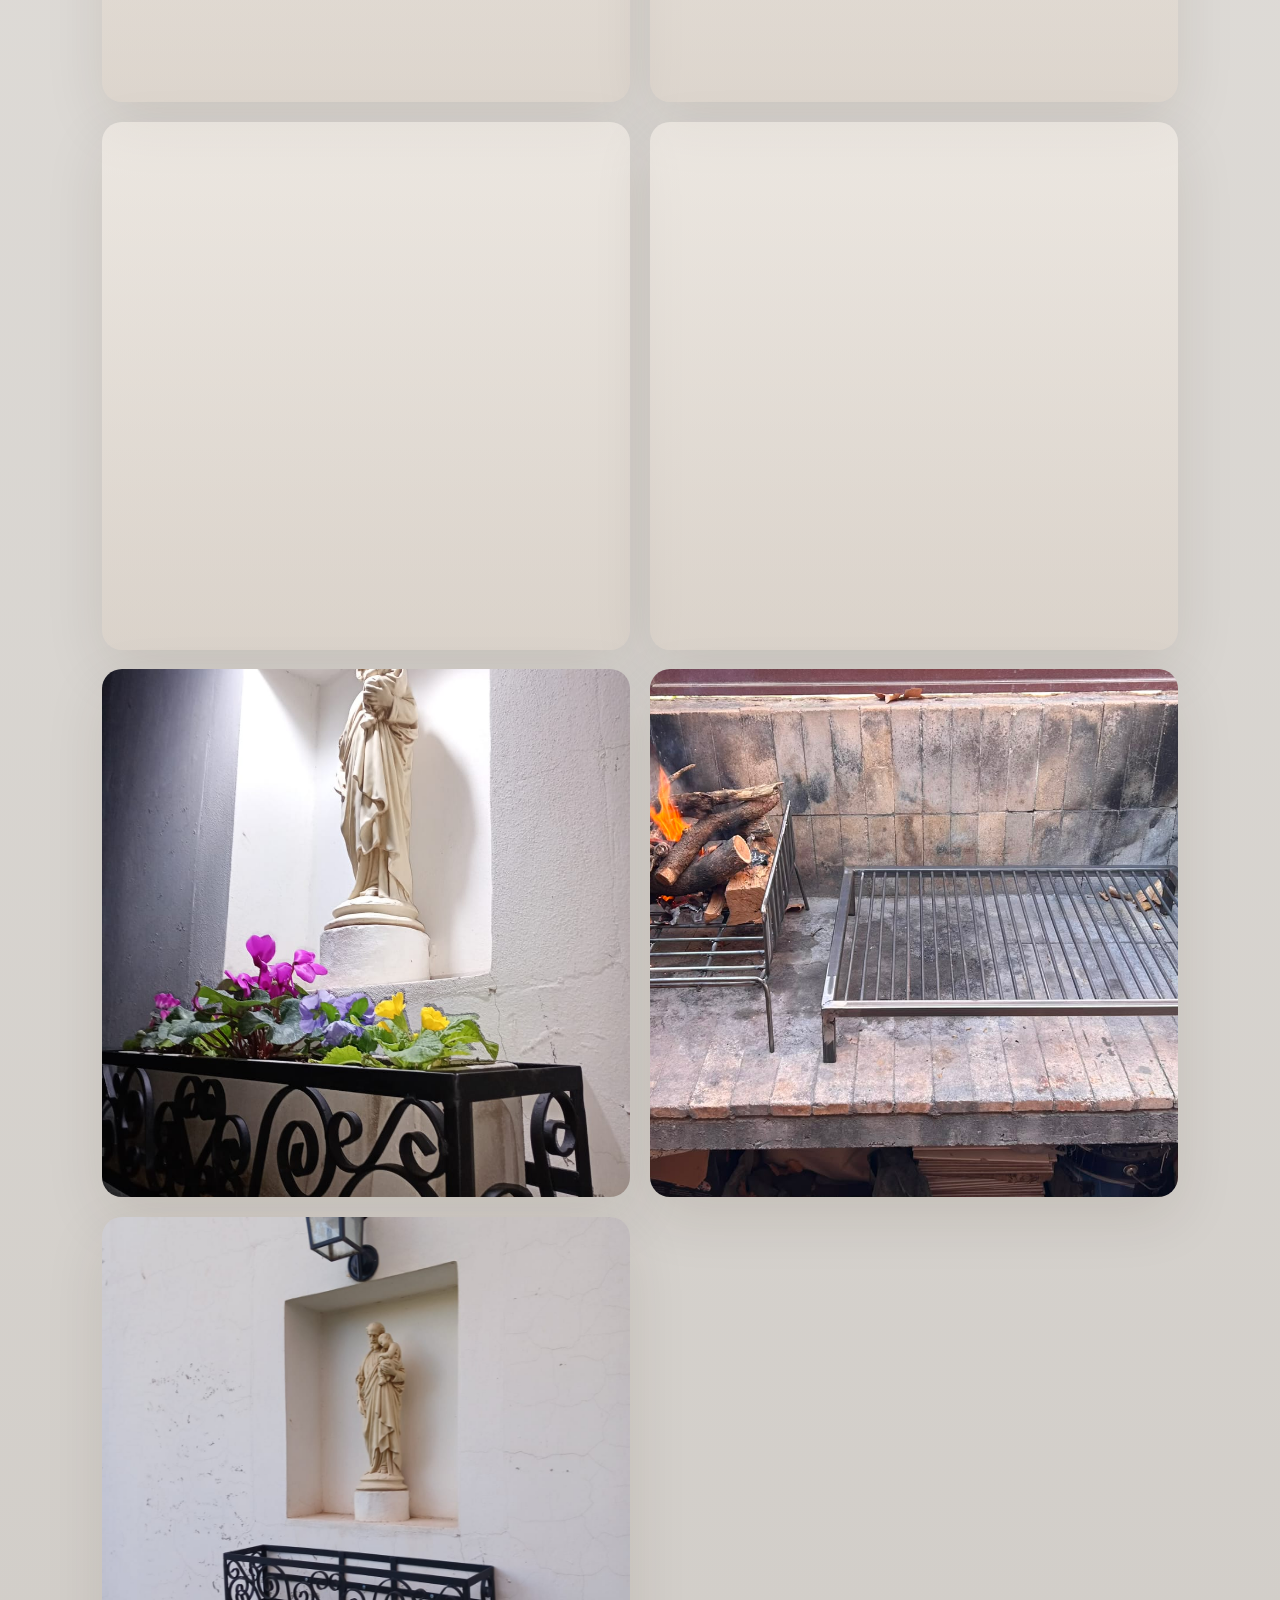
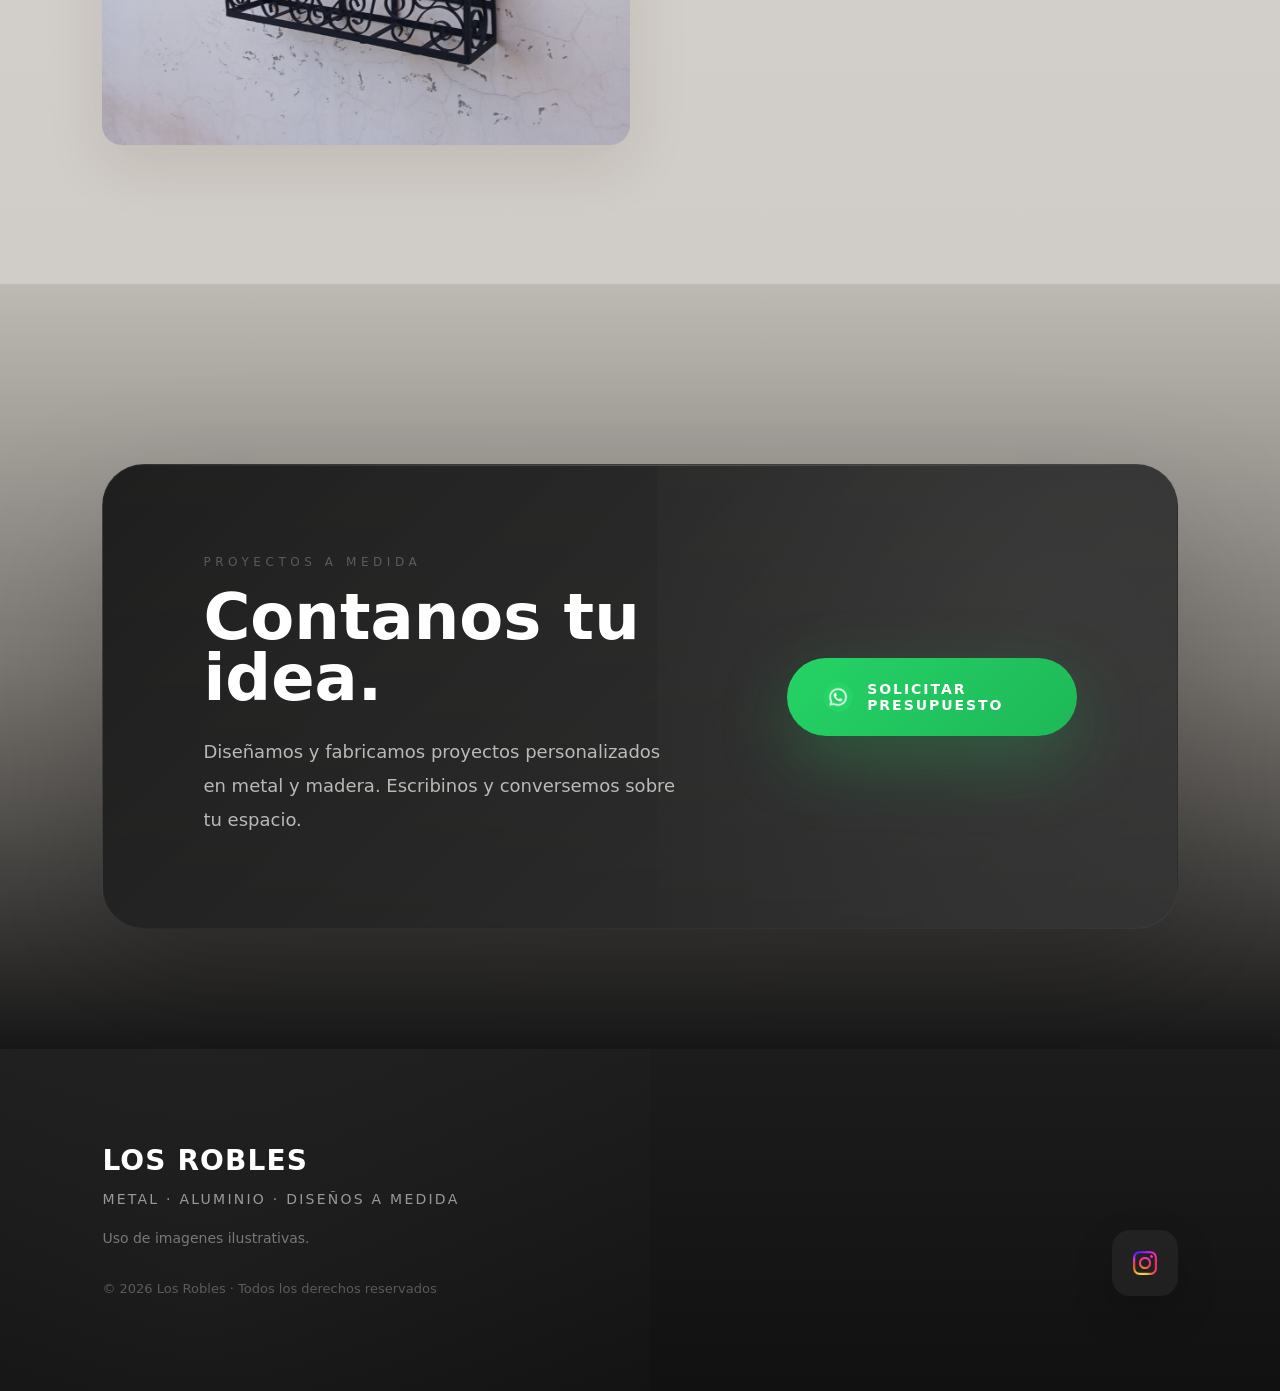
==== commit d118ccb5: "Update index.html" ====
--- a/index.html
+++ b/index.html
@@ -170,11 +170,11 @@
 
 <img loading="lazy" src="img/catalago4.png">
 
-<img loading="lazy" src="img/catalago5.png">
-
-<img loading="lazy" src="img/catalago6.png">
-
-<img loading="lazy" src="img/catalago7.png">
+<img loading="lazy" src="img/catalogo5.png">
+
+<img loading="lazy" src="img/catalogo6.png">
+
+<img loading="lazy" src="img/catalogo7.png">
 
 </div>
 
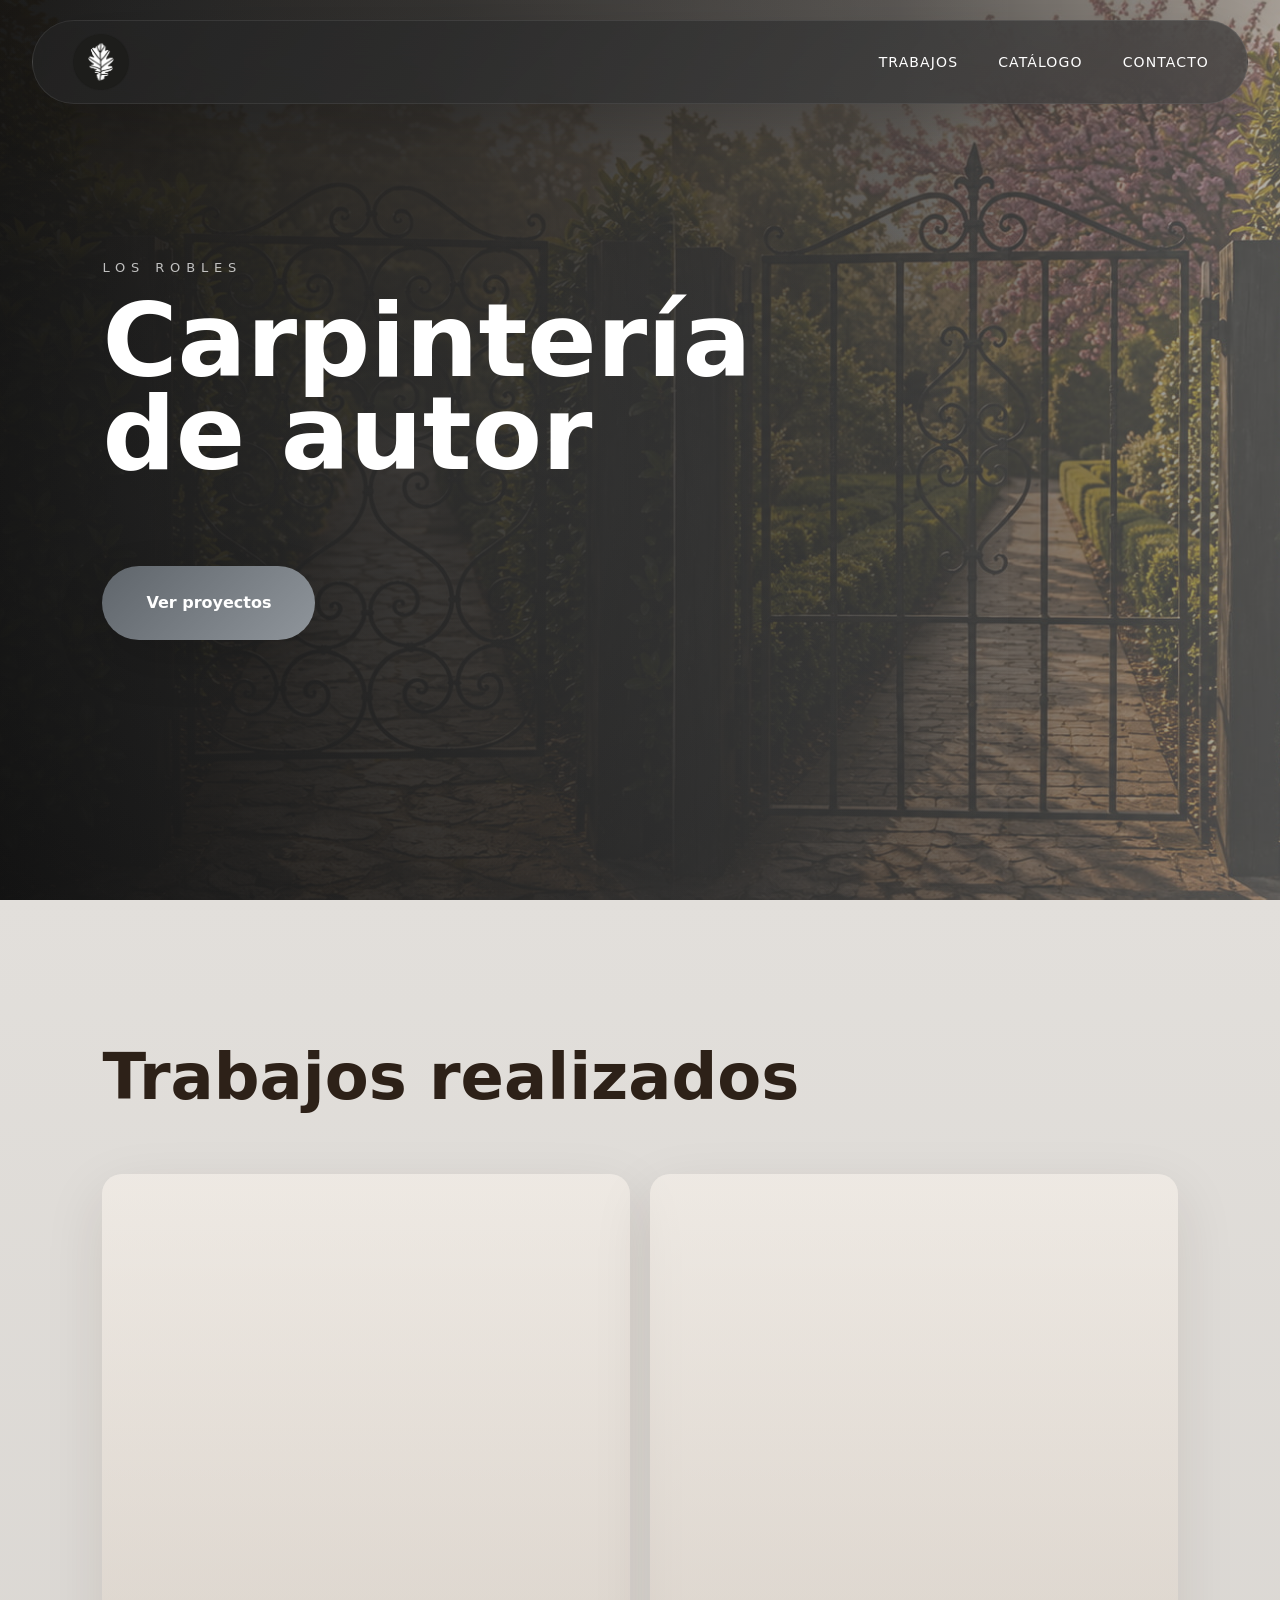
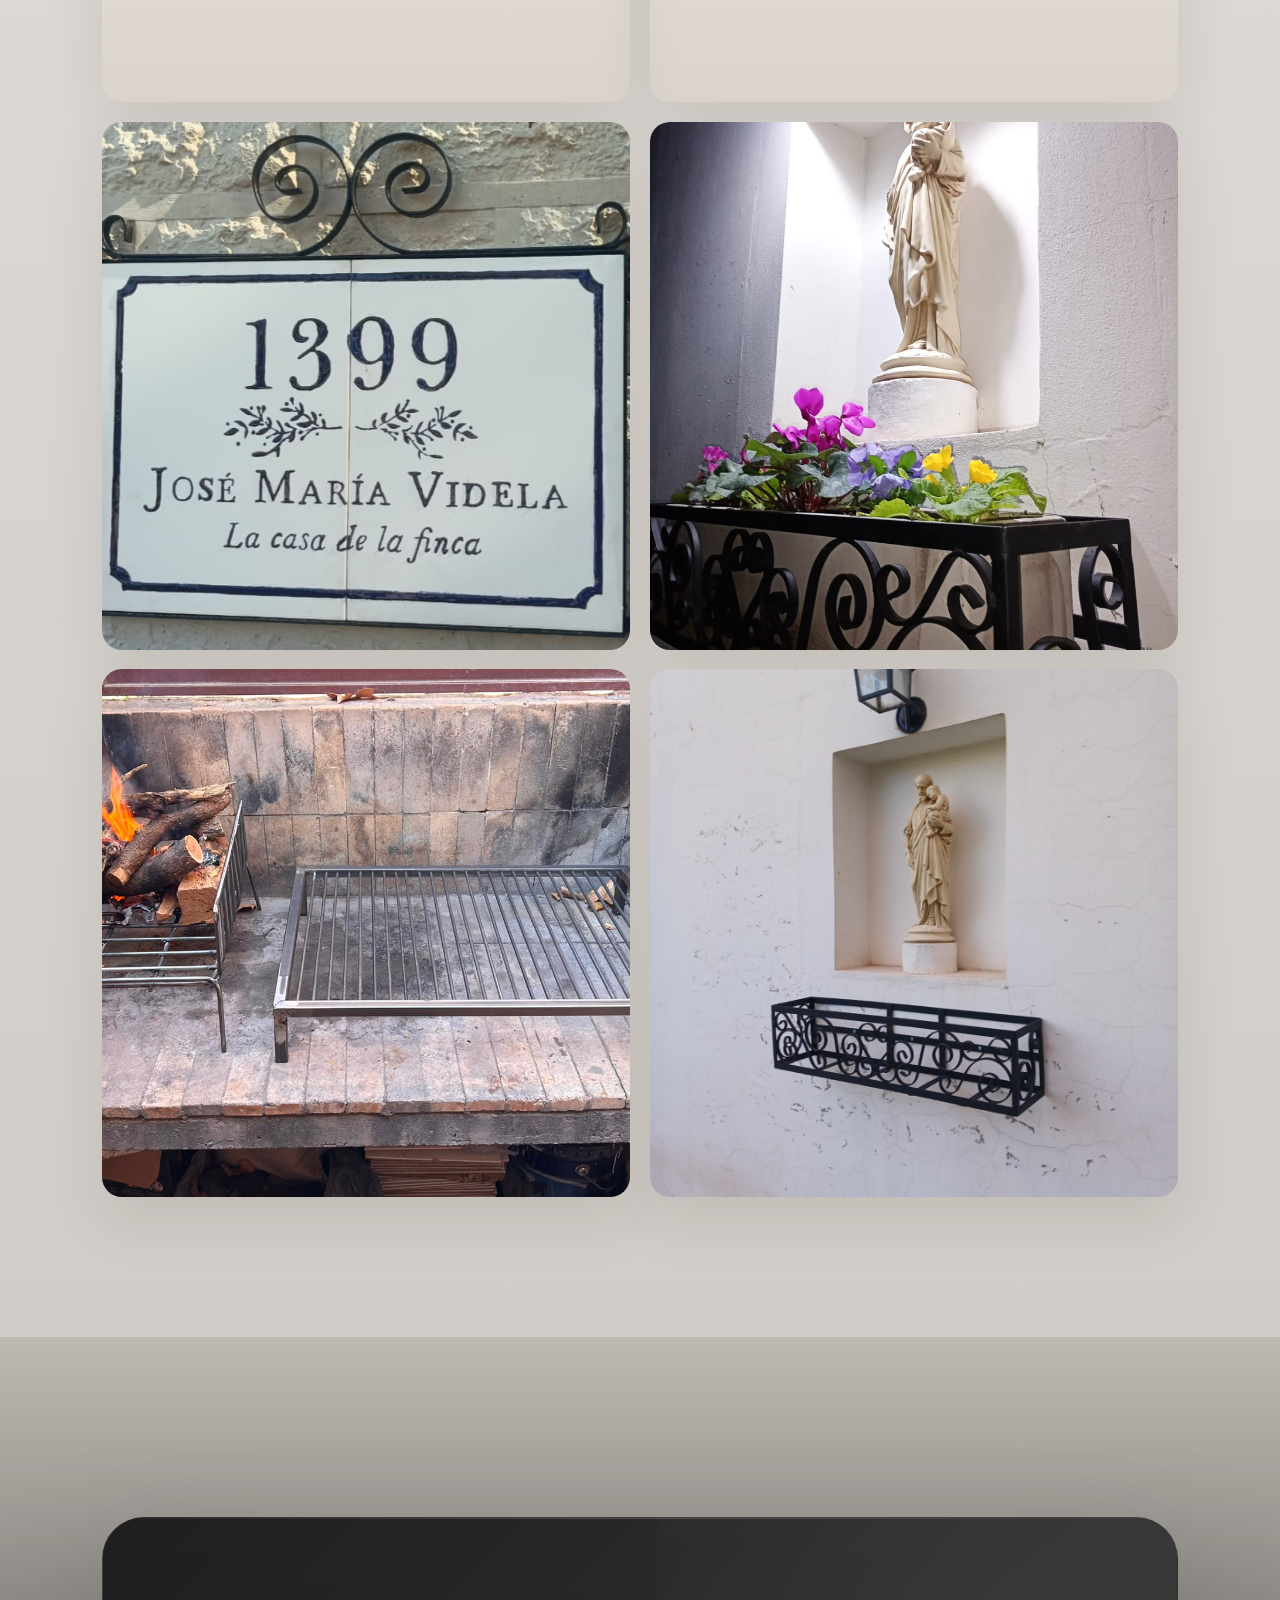
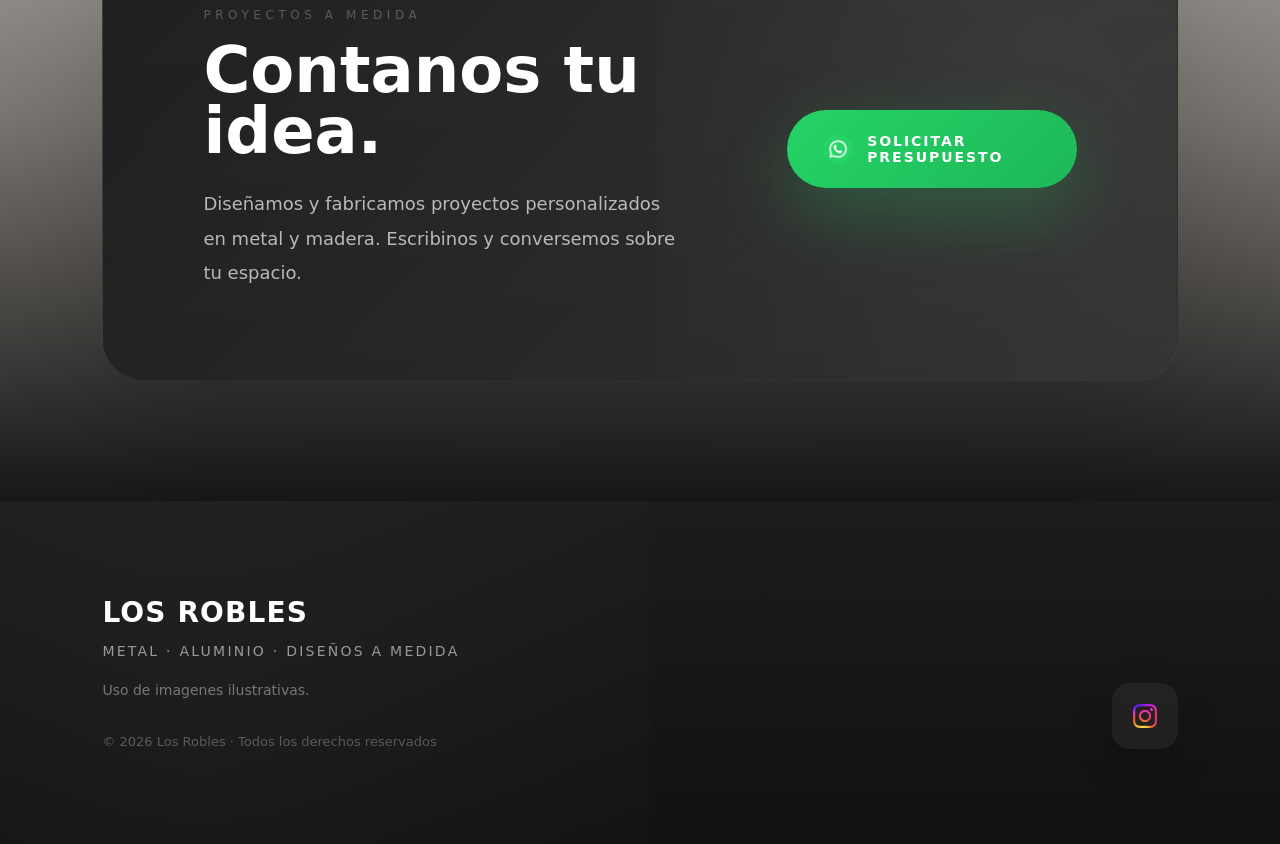
==== commit 383b5869: "Update index.html" ====
--- a/index.html
+++ b/index.html
@@ -168,7 +168,7 @@
 
 <img loading="lazy" src="img/catalago3.png">
 
-<img loading="lazy" src="img/catalago4.png">
+
 
 <img loading="lazy" src="img/catalogo5.png">
 
